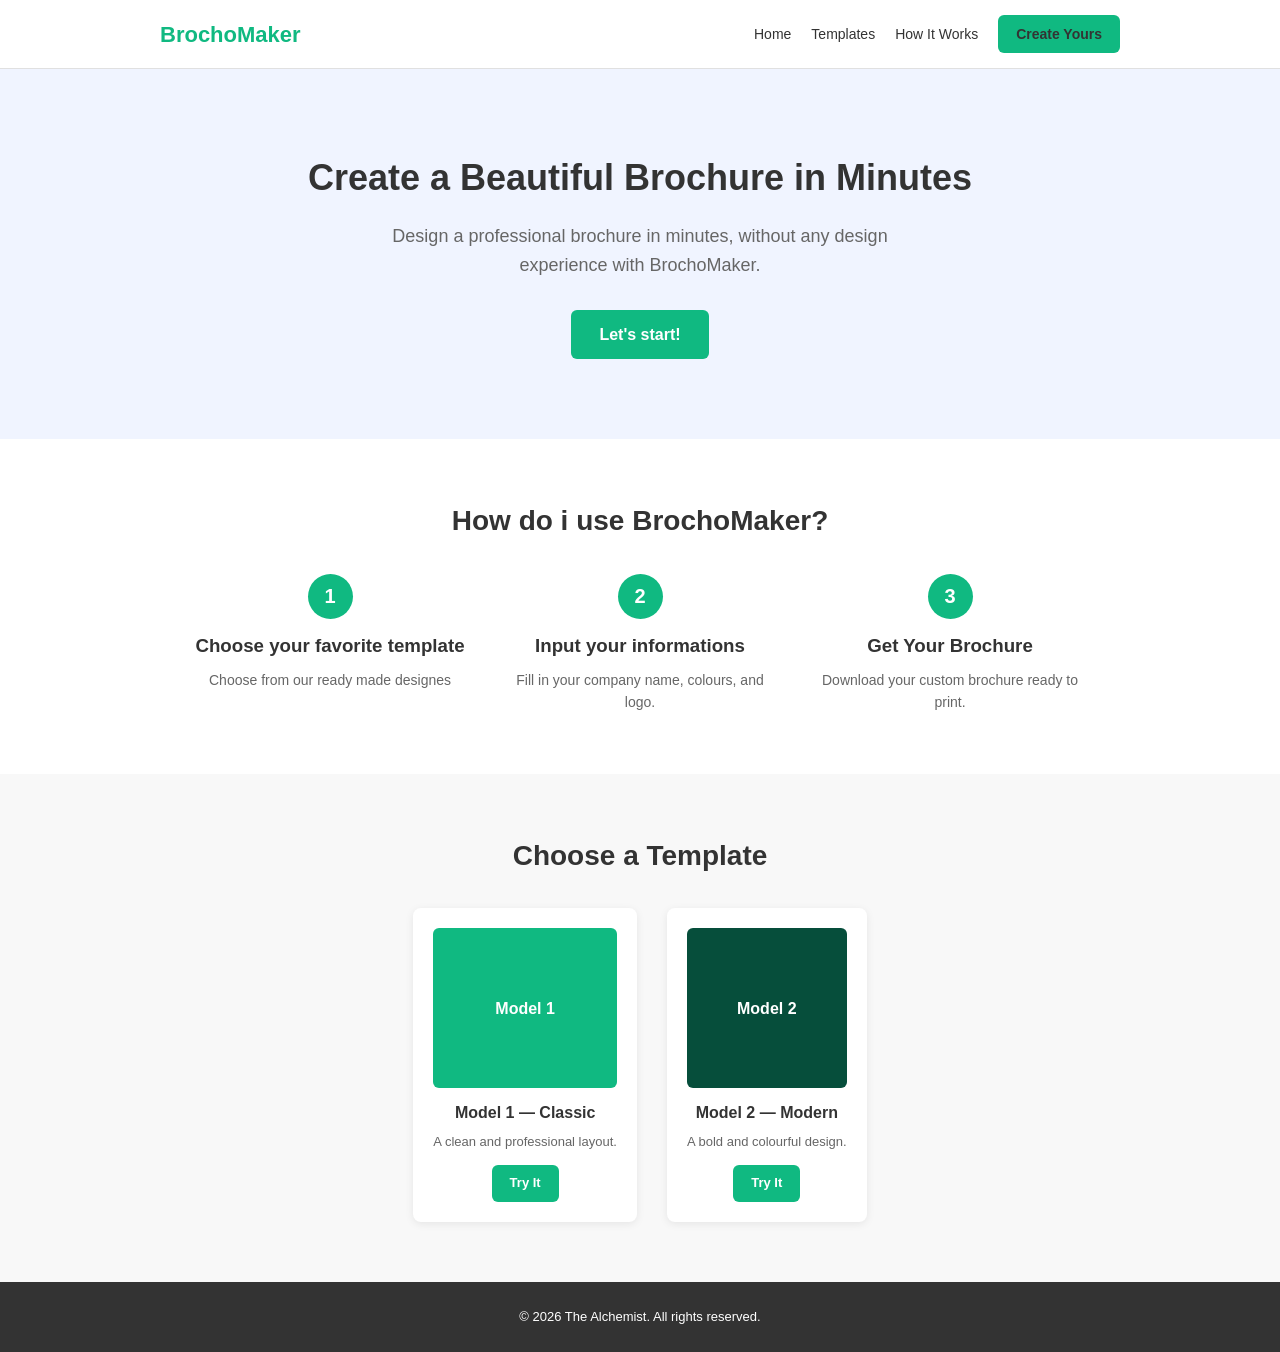
==== index.html @ a45dd4d7 "Frontend complete- models forms js features" ====
<!DOCTYPE html>
<html lang="en">
<head>
    <meta charset="UTF-8">
    <meta name="viewport" content="width=device-width, initial-scale=1.0">
    <title>BrochoMaker — Brochure Generator</title>
    <link rel="stylesheet" href="assets/css/style.css">
</head>
<body>

    <div class="header">
        <div class="container">
            <div class="logo">BrochoMaker</div>
            <div class="nav">
                <a href="index.html">Home</a>
                <a href="#templates">Templates</a>
                <a href="#how">How It Works</a>
                <a href="test.html" class="btn-small">Create Yours</a>
            </div>
        </div>
    </div>

    <div class="hero">
        <div class="container">
            <h1>Create a Beautiful Brochure in Minutes</h1>
            <p class="hero-sub">Design a professional brochure in minutes, without any design experience with BrochoMaker.</p>
            <a href="test.html" class="btn">Let's start!</a>
        </div>
    </div>

    <div id="how" class="section">
        <div class="container">
            <h2>How do i use BrochoMaker?</h2>
            <div class="steps">
                <div class="step">
                    <div class="step-num">1</div>
                    <h3>Choose your favorite template</h3>
                    <p>Choose from our ready made designes </p>
                </div>
                <div class="step">
                    <div class="step-num">2</div>
                    <h3>Input your informations</h3>
                    <p>Fill in your company name, colours, and logo.</p>
                </div>
                <div class="step">
                    <div class="step-num">3</div>
                    <h3>Get Your Brochure</h3>
                    <p>Download your custom brochure ready to print.</p>
                </div>
            </div>
        </div>
    </div>

    <div id="templates" class="section grey">
        <div class="container">
            <h2>Choose a Template</h2>
            <div class="template-grid">
                <div class="template-card">
                    <div class="template-box box-1">Model 1</div>
                    <h3>Model 1 — Classic</h3>
                    <p>A clean and professional layout.</p>
                    <a href="test.html?model=model1" class="btn-small">Try It</a>
                </div>
                <div class="template-card">
                    <div class="template-box box-2">Model 2</div>
                    <h3>Model 2 — Modern</h3>
                    <p>A bold and colourful design.</p>
                    <a href="test.html?model=model2" class="btn-small">Try It</a>
                </div>
            </div>
        </div>
    </div>

    <div class="footer">
        <div class="container">
            <p>&copy; 2026 The Alchemist. All rights reserved.</p>
        </div>
    </div>

    <script src="assets/js/script.js"></script>
</body>
</html>
---- assets/css/style.css ----
/* =========================================== */
/* Flytify Brochure Generator — Stylesheet     */
/* =========================================== */
/*                                             */
/* This is a simple starting stylesheet.       */
/* Change colours, fonts, and spacing below.   */
/*                                             */
/* =========================================== */

/* ─── Reset ──────────────────────────────── */

* {
    margin: 0;
    padding: 0;
    box-sizing: border-box;
}

body {
    font-family: Arial, Helvetica, sans-serif;
    color: #333333;
    background: #ffffff;
    line-height: 1.6;
}

img {
    max-width: 100%;
    display: block;
}

a {
    color: #10B981;
    text-decoration: none;
}

a:hover {
    text-decoration: underline;
}

/* ─── Layout helpers ─────────────────────── */

.container {
    max-width: 1000px;
    margin: 0 auto;
    padding: 0 20px;
}

/* ─── Header ─────────────────────────────── */

.header {
    background: #ffffff;
    border-bottom: 1px solid #e0e0e0;
    padding: 15px 0;
}

.header .container {
    display: flex;
    justify-content: space-between;
    align-items: center;
}

.logo {
    font-size: 22px;
    font-weight: bold;
    color: #10B981;
}

.nav {
    display: flex;
    gap: 20px;
    align-items: center;
}

.nav a {
    color: #333333;
    font-size: 14px;
}

/* ─── Buttons ────────────────────────────── */

.btn, .btn-small {
    display: inline-block;
    background: #10B981;
    color: #ffffff;
    padding: 12px 28px;
    border-radius: 6px;
    font-weight: bold;
}

.btn-small {
    padding: 8px 18px;
    font-size: 13px;
}

.btn:hover, .btn-small:hover {
    background: #2563EB;
    text-decoration: none;
}

/* ─── Hero ───────────────────────────────── */

.hero {
    background: #f0f4ff;
    padding: 80px 0;
    text-align: center;
}

.hero h1 {
    font-size: 36px;
    margin-bottom: 15px;
}

.hero-sub {
    font-size: 18px;
    color: #666666;
    max-width: 550px;
    margin: 0 auto 30px;
}

/* ─── Sections ───────────────────────────── */

.section {
    padding: 60px 0;
    text-align: center;
}

.section h2 {
    font-size: 28px;
    margin-bottom: 10px;
}

.grey {
    background: #f8f8f8;
}

/* ─── Steps (How It Works) ──────────────── */

.steps {
    display: flex;
    gap: 30px;
    justify-content: center;
    margin-top: 30px;
}

.step {
    flex: 1;
    max-width: 280px;
}

.step-num {
    width: 45px;
    height: 45px;
    background: #10B981;
    color: #ffffff;
    font-size: 20px;
    font-weight: bold;
    border-radius: 50%;
    display: flex;
    align-items: center;
    justify-content: center;
    margin: 0 auto 12px;
}

.step h3 {
    margin-bottom: 8px;
}

.step p {
    color: #666666;
    font-size: 14px;
}

/* ─── Template grid ─────────────────────── */

.template-grid {
    display: flex;
    gap: 30px;
    justify-content: center;
    margin-top: 30px;
}

.template-card {
    background: #ffffff;
    border-radius: 8px;
    padding: 20px;
    max-width: 300px;
    box-shadow: 0 2px 8px rgba(0,0,0,0.08);
}

.template-box {
    height: 160px;
    border-radius: 6px;
    display: flex;
    align-items: center;
    justify-content: center;
    color: #ffffff;
    font-weight: bold;
    margin-bottom: 12px;
}

.box-1 {
    background: #10B981;
}

.box-2 {
    background: #064E3B;
}

.template-card h3 {
    margin-bottom: 6px;
    font-size: 16px;
}

.template-card p {
    font-size: 13px;
    color: #666666;
    margin-bottom: 12px;
}

/* ─── Builder page ──────────────────────── */

.builder {
    padding: 40px 0;
}

.builder h1 {
    text-align: center;
    margin-bottom: 5px;
}

.page-sub {
    text-align: center;
    color: #666666;
    margin-bottom: 30px;
}

.form-section {
    background: #f8f8f8;
    border-radius: 8px;
    padding: 25px;
    margin-bottom: 20px;
}

.form-section h2 {
    font-size: 18px;
    margin-bottom: 15px;
    color: #10B981;
}

.field {
    margin-bottom: 15px;
}

.field label {
    display: block;
    font-weight: bold;
    margin-bottom: 4px;
    font-size: 14px;
}

.field input[type="text"],
.field input[type="email"],
.field input[type="tel"] {
    width: 100%;
    padding: 10px;
    border: 1px solid #cccccc;
    border-radius: 5px;
    font-size: 15px;
}

.field input[type="color"] {
    width: 50px;
    height: 35px;
    border: 1px solid #cccccc;
    border-radius: 4px;
    vertical-align: middle;
}

.hint {
    font-size: 12px;
    color: #999999;
    margin-top: 3px;
}

.row {
    display: flex;
    gap: 20px;
}

.row .field {
    flex: 1;
}

/* ─── Swatches (colour preview) ─────────── */

.swatch {
    width: 30px;
    height: 30px;
    border-radius: 4px;
    border: 1px solid #cccccc;
    display: inline-block;
    vertical-align: middle;
    margin-left: 8px;
}

/* ─── Model selector ────────────────────── */

.model-option {
    display: inline-block;
    background: #ffffff;
    border: 2px solid #e0e0e0;
    border-radius: 8px;
    padding: 12px;
    margin-right: 15px;
    margin-bottom: 10px;
    cursor: pointer;
}

.model-option input[type="radio"] {
    display: none;
}

.model-option input[type="radio"]:checked + .model-preview {
    outline: 3px solid #10B981;
    outline-offset: 2px;
}

.model-preview {
    display: block;
    width: 150px;
    height: 100px;
    border-radius: 4px;
    display: flex;
    align-items: center;
    justify-content: center;
    color: #ffffff;
    font-weight: bold;
    margin-bottom: 6px;
}

/* ─── Action row ────────────────────────── */

.action-row {
    text-align: center;
}

/* ─── Footer ────────────────────────────── */

.footer {
    background: #333333;
    color: #ffffff;
    padding: 25px 0;
    text-align: center;
    font-size: 13px;
}

.footer a {
    color: #10B981;
}

/* ─── Mobile ────────────────────────────── */

@media (max-width: 700px) {
    .steps, .template-grid {
        flex-direction: column;
        align-items: center;
    }

    .row {
        flex-direction: column;
        gap: 0;
    }

    .hero h1 {
        font-size: 26px;
    }

    .header .container {
        flex-direction: column;
        gap: 10px;
    }
}
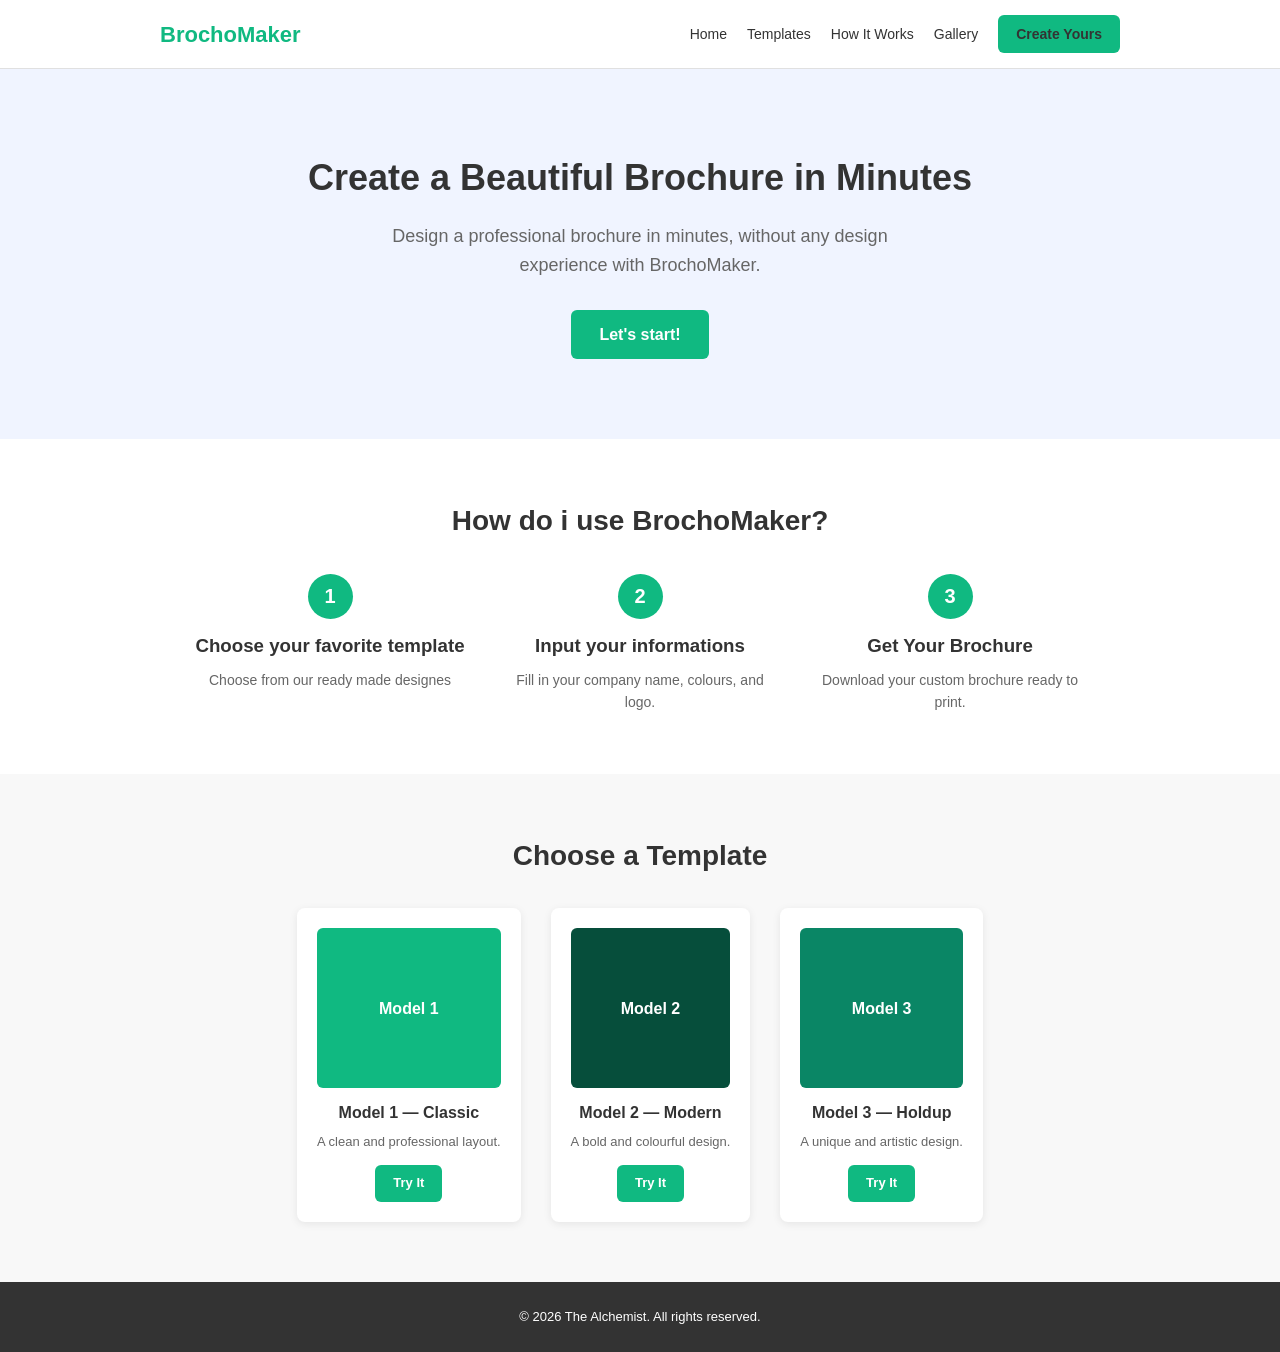
==== commit ff323986: "added some features to have more functionalities" ====
--- a/index.html
+++ b/index.html
@@ -12,11 +12,12 @@
         <div class="container">
             <div class="logo">BrochoMaker</div>
             <div class="nav">
-                <a href="index.html">Home</a>
-                <a href="#templates">Templates</a>
-                <a href="#how">How It Works</a>
-                <a href="test.html" class="btn-small">Create Yours</a>
-            </div>
+    <a href="index.html">Home</a>
+    <a href="#templates">Templates</a>
+    <a href="#how">How It Works</a>
+    <a href="gallery.php">Gallery</a>
+    <a href="test.html" class="btn-small">Create Yours</a>
+</div>
         </div>
     </div>
 
@@ -67,6 +68,12 @@
                     <p>A bold and colourful design.</p>
                     <a href="test.html?model=model2" class="btn-small">Try It</a>
                 </div>
+                        <div class="template-card">
+                            <div class="template-box box-3">Model 3</div>
+                            <h3>Model 3 — Holdup</h3>
+                            <p>A unique and artistic design.</p>
+                            <a href="test.html?model=model3" class="btn-small">Try It</a>
+                        </div>
             </div>
         </div>
     </div>
--- a/assets/css/style.css
+++ b/assets/css/style.css
@@ -203,6 +203,9 @@
 
 .box-2 {
     background: #064E3B;
+}
+.box-3 {
+    background: #0a8665;
 }
 
 .template-card h3 {
